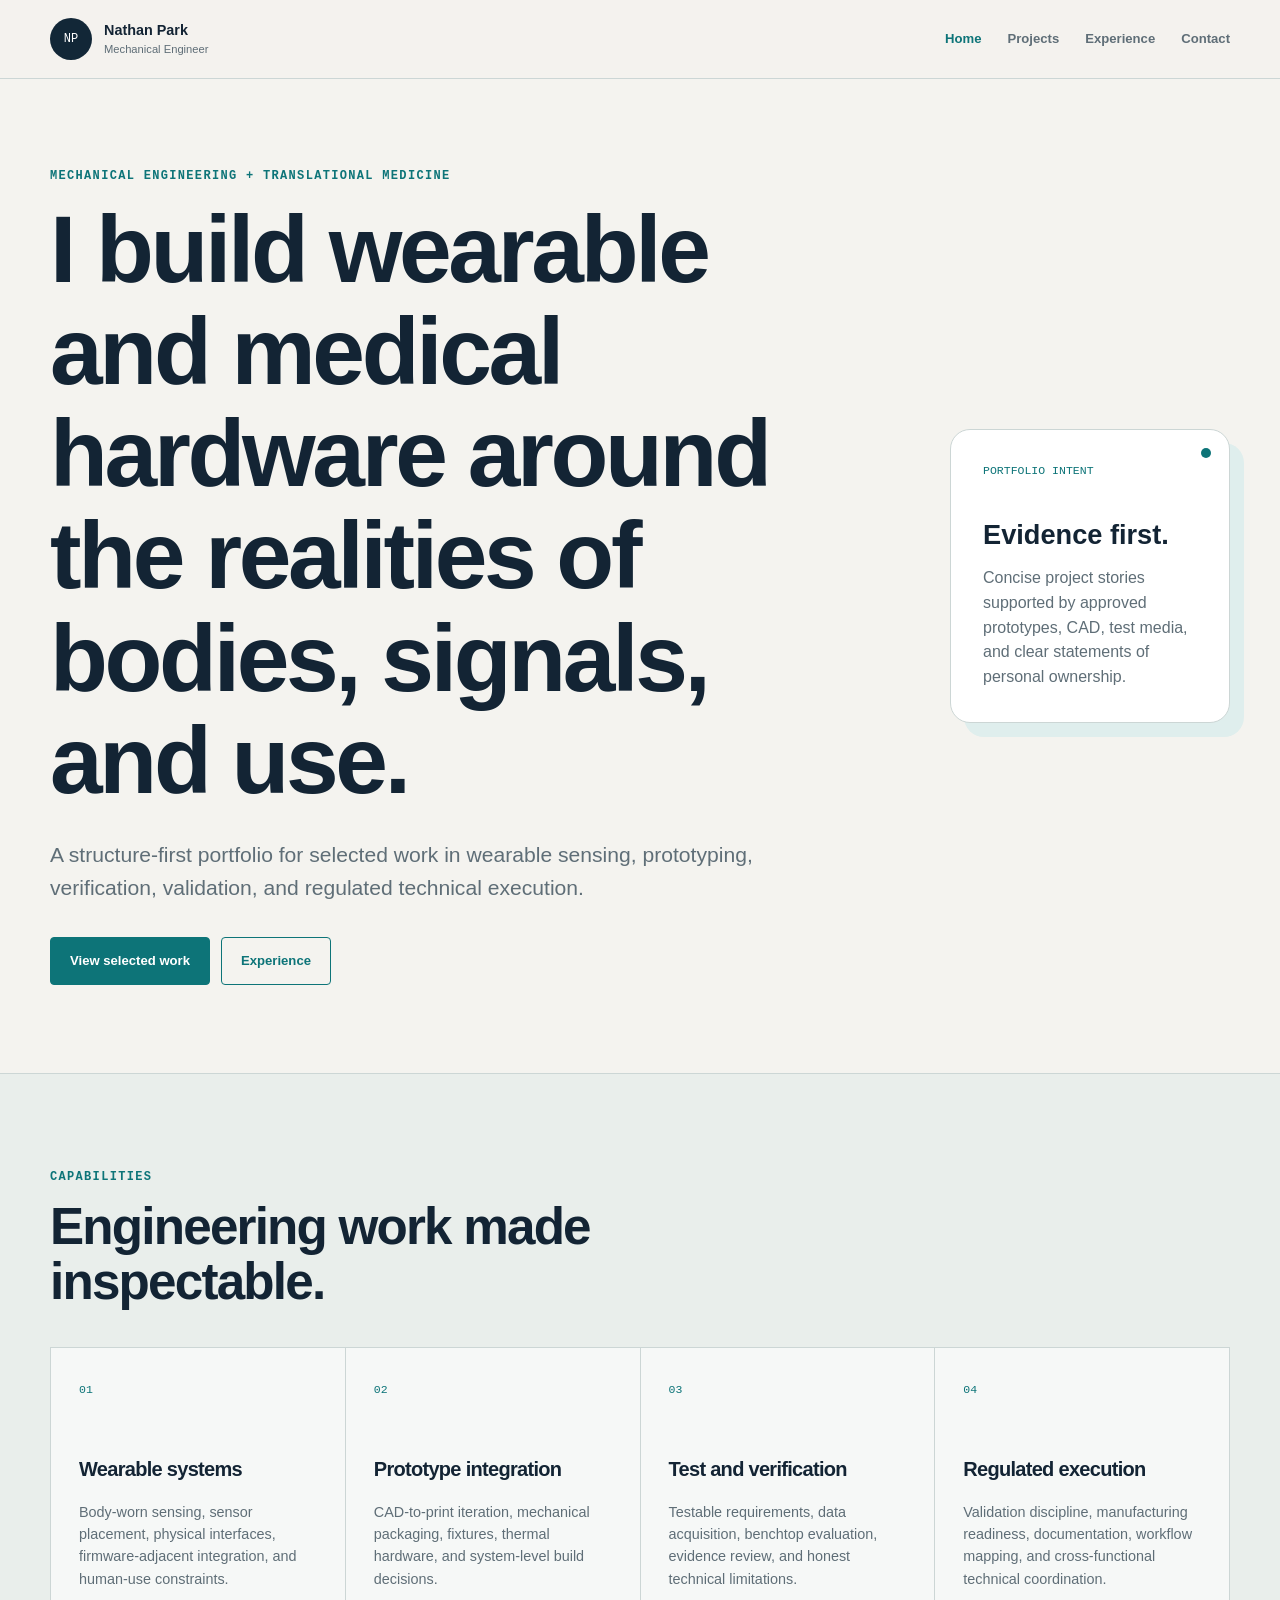
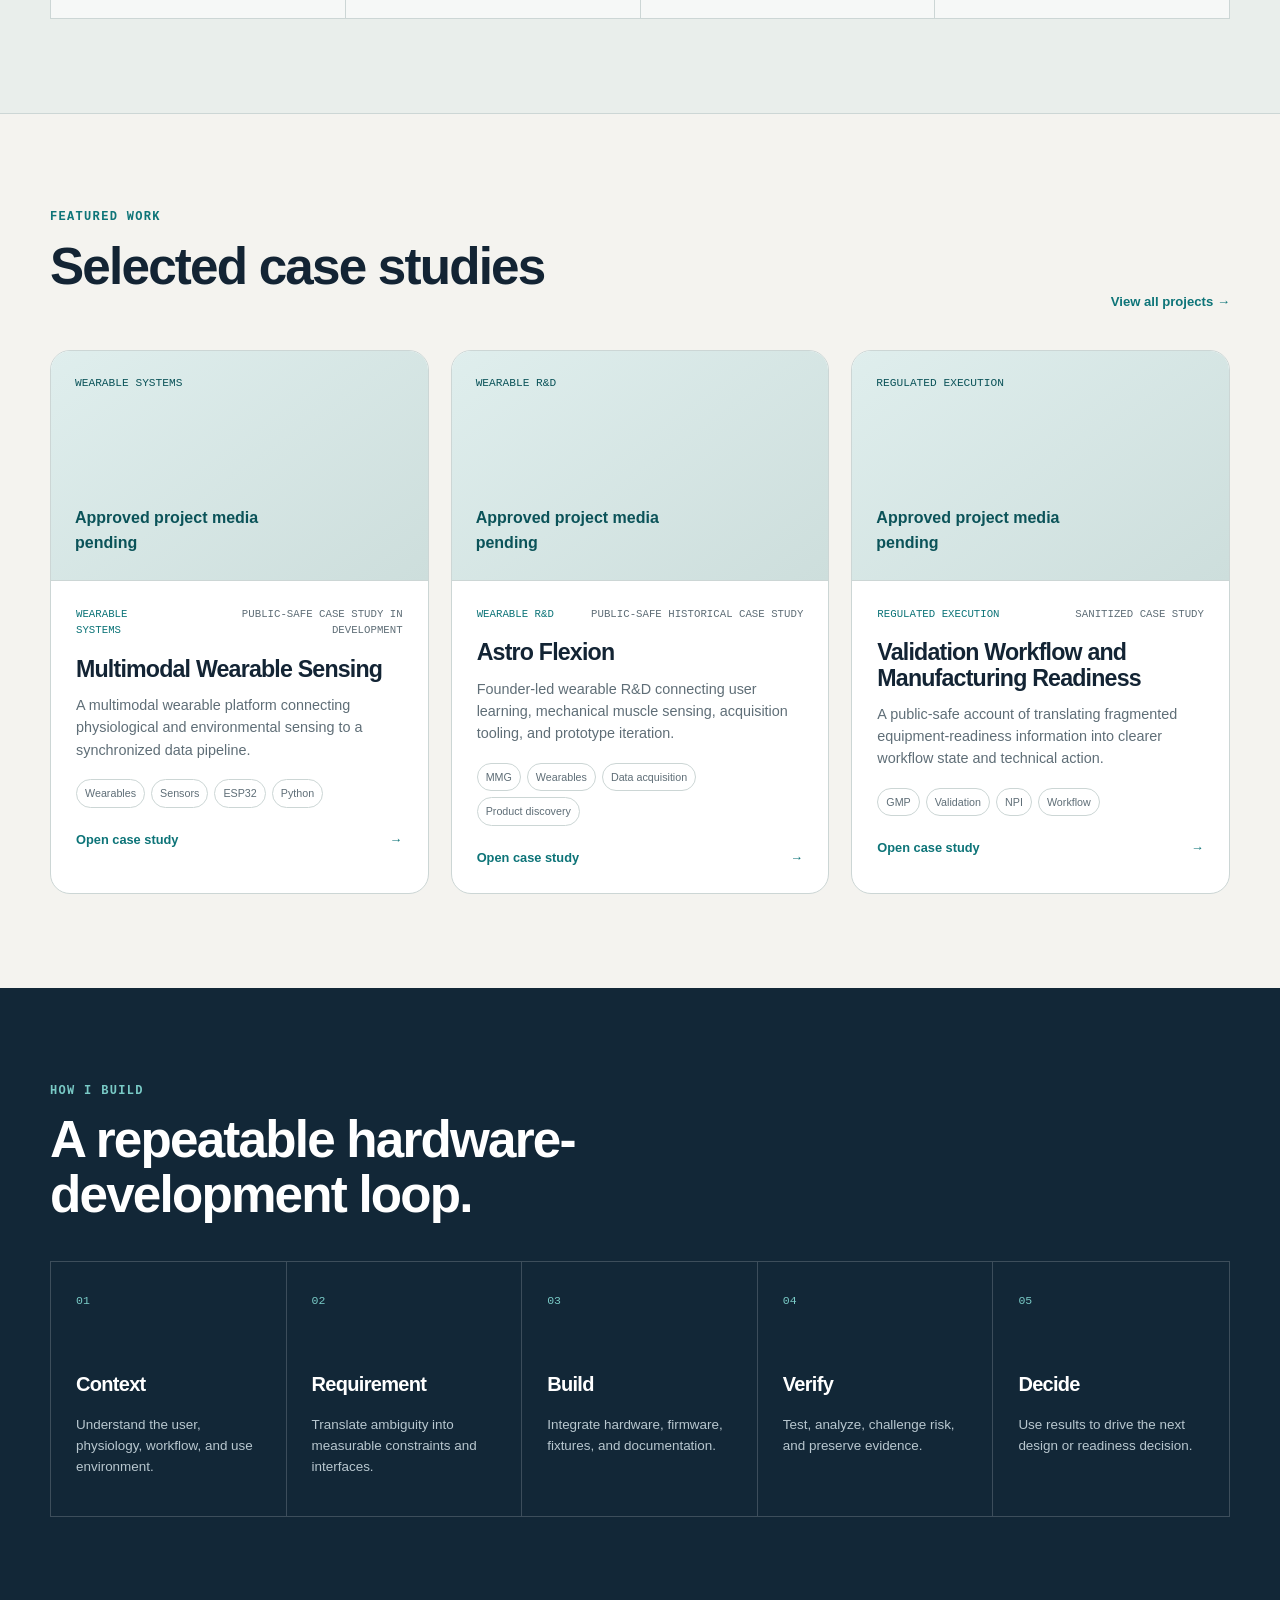
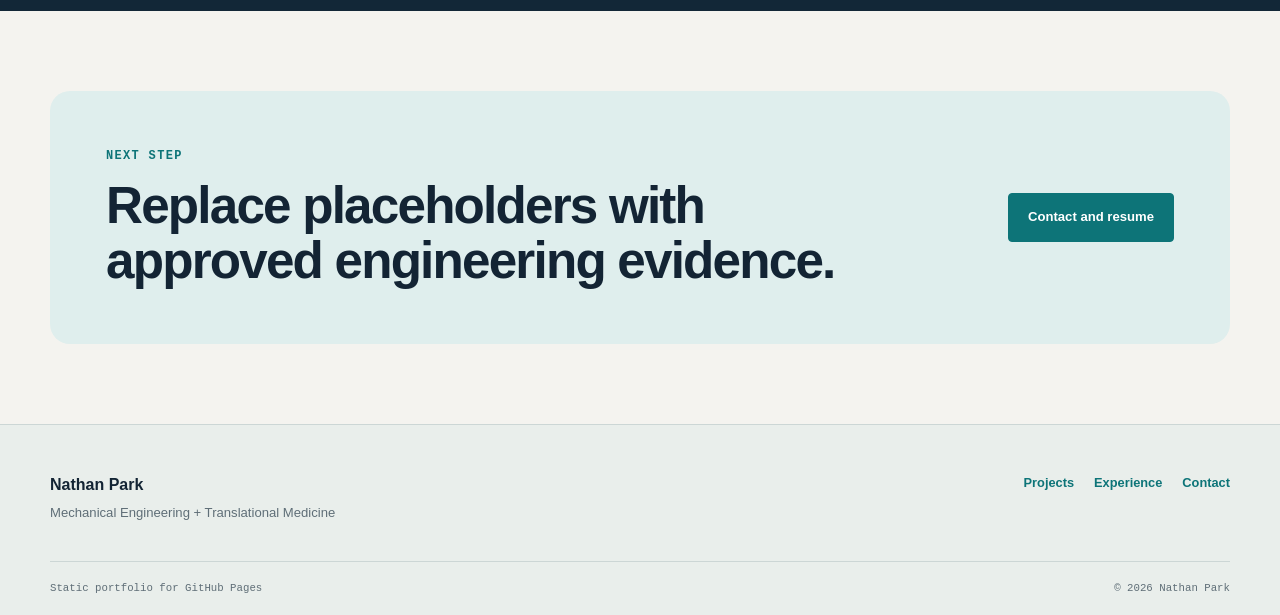
==== index.html @ 2b2e2d0b "Build structure-first engineering portfolio" ====
<!doctype html>
<html lang="en">
<head>
  <meta charset="utf-8">
  <meta name="viewport" content="width=device-width, initial-scale=1">
  <meta name="description" content="Nathan Park mechanical engineering portfolio structure for wearable and medical hardware work.">
  <title>Nathan Park | Mechanical Engineering Portfolio</title>
  <link rel="stylesheet" href="assets/css/styles.css">
</head>
<body>
  <header class="site-header" data-site-header></header>
  <main>
    <section class="shell hero">
      <div data-home-intro></div>
      <aside class="hero-note">
        <span>Portfolio intent</span>
        <strong>Evidence first.</strong>
        <p>Concise project stories supported by approved prototypes, CAD, test media, and clear statements of personal ownership.</p>
      </aside>
    </section>

    <section class="section section-tinted">
      <div class="shell">
        <div class="section-heading"><p class="eyebrow">Capabilities</p><h2>Engineering work made inspectable.</h2></div>
        <div class="capability-grid" data-capabilities></div>
      </div>
    </section>

    <section class="shell section">
      <div class="section-heading split"><div><p class="eyebrow">Featured work</p><h2>Selected case studies</h2></div><a class="text-link" href="projects.html">View all projects →</a></div>
      <div class="project-grid" data-featured-projects></div>
    </section>

    <section class="section dark-section">
      <div class="shell">
        <div class="section-heading"><p class="eyebrow">How I build</p><h2>A repeatable hardware-development loop.</h2></div>
        <div class="loop-grid" data-build-loop></div>
      </div>
    </section>

    <section class="shell closing-cta">
      <div><p class="eyebrow">Next step</p><h2>Replace placeholders with approved engineering evidence.</h2></div>
      <a class="button primary" href="contact.html">Contact and resume</a>
    </section>
  </main>
  <footer class="site-footer" data-site-footer></footer>
  <script type="module" src="assets/js/home.js"></script>
</body>
</html>
---- assets/css/styles.css ----
:root {
  --paper: #f4f3ef;
  --surface: #ffffff;
  --ink: #132434;
  --muted: #5f6e77;
  --teal: #0d7478;
  --teal-dark: #0b5359;
  --teal-soft: #dfeeed;
  --amber: #b9782f;
  --line: #ccd6d5;
  --dark: #122737;
  --shell: 1180px;
  --radius: 20px;
}

* { box-sizing: border-box; }
html { scroll-behavior: smooth; }
body { margin: 0; background: var(--paper); color: var(--ink); font-family: Inter, Aptos, "Segoe UI", Arial, sans-serif; line-height: 1.55; }
img, video { display: block; width: 100%; }
a { color: inherit; }
h1, h2, h3, p { margin-top: 0; }
h1, h2, h3 { line-height: 1.08; letter-spacing: -.035em; }
h1 { max-width: 980px; margin-bottom: 28px; font-size: clamp(3rem, 7.4vw, 6.4rem); }
h2 { margin-bottom: 18px; font-size: clamp(2rem, 4vw, 3.7rem); }
h3 { font-size: 1.25rem; }
.shell { width: min(var(--shell), calc(100% - 44px)); margin-inline: auto; }
.section { padding-block: 94px; }
.section-tinted { background: #e9eeeb; border-block: 1px solid var(--line); }
.eyebrow { margin-bottom: 12px; color: var(--teal); font-family: Consolas, "Courier New", monospace; font-size: .75rem; font-weight: 700; letter-spacing: .11em; text-transform: uppercase; }
.lede { max-width: 790px; color: var(--muted); font-size: clamp(1.08rem, 2vw, 1.32rem); }

.site-header { position: relative; z-index: 20; border-bottom: 1px solid var(--line); background: rgba(244,243,239,.96); }
.nav-shell { min-height: 78px; display: flex; align-items: center; justify-content: space-between; gap: 28px; }
.brand { display: flex; align-items: center; gap: 12px; text-decoration: none; }
.brand-mark { width: 42px; height: 42px; display: grid; place-items: center; border-radius: 50%; background: var(--dark); color: white; font-family: Consolas, monospace; font-size: .75rem; }
.brand > span:last-child { display: grid; }
.brand strong { font-size: .9rem; }
.brand small { color: var(--muted); font-size: .7rem; }
.site-nav { display: flex; align-items: center; gap: 26px; }
.site-nav a { padding-block: 8px; color: var(--muted); font-size: .82rem; font-weight: 700; text-decoration: none; }
.site-nav a:hover, .site-nav a[aria-current="page"] { color: var(--teal); }
.nav-toggle { display: none; border: 1px solid var(--line); background: var(--surface); color: var(--ink); padding: 9px 14px; }

.hero { min-height: calc(100vh - 78px); padding-block: 88px; display: grid; grid-template-columns: minmax(0, 1.5fr) minmax(280px, .5fr); align-items: center; gap: 80px; }
.hero-note { position: relative; padding: 32px; border: 1px solid var(--line); border-radius: var(--radius); background: var(--surface); box-shadow: 14px 14px 0 var(--teal-soft); }
.hero-note::before { content: ""; position: absolute; width: 10px; height: 10px; top: 18px; right: 18px; border-radius: 50%; background: var(--teal); }
.hero-note span { display: block; margin-bottom: 34px; color: var(--teal); font-family: Consolas, monospace; font-size: .72rem; text-transform: uppercase; }
.hero-note strong { display: block; margin-bottom: 10px; font-size: 1.7rem; }
.hero-note p { margin: 0; color: var(--muted); }
.button-row { margin-top: 32px; display: flex; flex-wrap: wrap; gap: 11px; }
.button { display: inline-block; padding: 13px 19px; border: 1px solid var(--teal); border-radius: 4px; font-size: .82rem; font-weight: 800; text-decoration: none; }
.button.primary { background: var(--teal); color: white; }
.button.secondary { color: var(--teal); }
.text-link { color: var(--teal); font-size: .82rem; font-weight: 800; text-decoration: none; }

.section-heading { max-width: 820px; margin-bottom: 38px; }
.section-heading.split { max-width: none; display: flex; justify-content: space-between; align-items: end; gap: 30px; }
.capability-grid { display: grid; grid-template-columns: repeat(4, 1fr); border-top: 1px solid var(--line); border-left: 1px solid var(--line); }
.capability-card { min-height: 240px; padding: 28px; border-right: 1px solid var(--line); border-bottom: 1px solid var(--line); background: rgba(255,255,255,.62); }
.capability-card > span, .loop-step > span, .decision-grid article > span, .process-grid article > span { color: var(--teal); font-family: Consolas, monospace; font-size: .72rem; }
.capability-card h3 { margin-top: 58px; }
.capability-card p { margin-bottom: 0; color: var(--muted); font-size: .9rem; }

.project-grid { display: grid; grid-template-columns: repeat(3, 1fr); gap: 22px; }
.project-grid.compact { grid-template-columns: repeat(2, minmax(0, 1fr)); }
.project-card { overflow: hidden; display: grid; grid-template-rows: 230px 1fr; border: 1px solid var(--line); border-radius: var(--radius); background: var(--surface); text-decoration: none; transition: transform .18s ease, box-shadow .18s ease; }
.project-card:hover { transform: translateY(-4px); box-shadow: 0 18px 38px rgba(19,36,52,.09); }
.project-card-media { overflow: hidden; border-bottom: 1px solid var(--line); background: var(--teal-soft); }
.project-card-media img, .project-card-media video { height: 100%; object-fit: cover; }
.project-card-copy { padding: 25px; }
.card-kicker { display: flex; justify-content: space-between; gap: 16px; margin-bottom: 18px; color: var(--teal); font-family: Consolas, monospace; font-size: .67rem; text-transform: uppercase; }
.card-kicker span:last-child { color: var(--muted); text-align: right; }
.project-card h3 { margin-bottom: 12px; font-size: 1.45rem; }
.project-card p { color: var(--muted); font-size: .9rem; }
.open-link { display: block; margin-top: 22px; color: var(--teal); font-size: .8rem; font-weight: 800; }
.open-link b { float: right; }
.tag-list { padding: 0; margin: 18px 0 0; display: flex; flex-wrap: wrap; gap: 6px; list-style: none; }
.tag-list li { padding: 5px 8px; border: 1px solid var(--line); border-radius: 999px; color: var(--muted); font-size: .67rem; }
.tag-list.large li { padding: 7px 10px; background: var(--surface); }
.media-placeholder { height: 100%; min-height: 210px; padding: 24px; display: flex; flex-direction: column; justify-content: space-between; background: linear-gradient(145deg, var(--teal-soft), #cddedc); color: var(--teal-dark); }
.media-placeholder span { font-family: Consolas, monospace; font-size: .7rem; text-transform: uppercase; }
.media-placeholder strong { max-width: 210px; font-size: 1rem; }

.dark-section { background: var(--dark); color: white; }
.dark-section .eyebrow { color: #79cac6; }
.loop-grid { display: grid; grid-template-columns: repeat(5, 1fr); border: 1px solid rgba(255,255,255,.18); }
.loop-step { min-height: 230px; padding: 25px; border-right: 1px solid rgba(255,255,255,.18); }
.loop-step:last-child { border-right: 0; }
.loop-step > span { color: #79cac6; }
.loop-step h3 { margin-top: 62px; }
.loop-step p { color: #b8c7cf; font-size: .84rem; }
.closing-cta { margin-block: 80px; padding: 56px; display: flex; align-items: center; justify-content: space-between; gap: 40px; border-radius: var(--radius); background: var(--teal-soft); }
.closing-cta h2 { max-width: 780px; margin: 0; font-size: clamp(2rem, 4vw, 3.2rem); }

.page-intro { padding-block: 100px 76px; border-bottom: 1px solid var(--line); }
.page-intro h1 { font-size: clamp(3rem, 6vw, 5.5rem); }
.page-intro > p:last-child { max-width: 760px; color: var(--muted); font-size: 1.1rem; }
.archive-list { border-top: 1px solid var(--line); }
.archive-row { padding: 23px 6px; display: grid; grid-template-columns: 170px 1fr 1fr 30px; align-items: center; gap: 22px; border-bottom: 1px solid var(--line); text-decoration: none; }
.archive-row span { color: var(--teal); font-family: Consolas, monospace; font-size: .72rem; text-transform: uppercase; }
.archive-row em { color: var(--muted); font-size: .82rem; font-style: normal; }
.archive-row b { color: var(--teal); }

.timeline-section { display: grid; grid-template-columns: 310px 1fr; gap: 80px; }
.timeline .timeline-placeholder { color: var(--muted); }
.timeline > article { padding: 28px 0; display: grid; grid-template-columns: 140px 1fr; gap: 35px; border-top: 1px solid var(--line); }
.timeline > article > span { color: var(--muted); font-family: Consolas, monospace; font-size: .75rem; }
.timeline h3 { margin-bottom: 8px; }
.timeline article p:last-child { color: var(--muted); }
.education-grid { display: grid; grid-template-columns: 1fr 1fr; gap: 20px; }
.education-grid article { padding: 32px; border: 1px solid var(--line); border-radius: var(--radius); background: var(--surface); }
.education-grid span { color: var(--teal); font-family: Consolas, monospace; font-size: .72rem; text-transform: uppercase; }
.education-grid h3 { margin-top: 30px; font-size: 1.5rem; }
.education-grid p { color: var(--muted); }
.contact-layout { min-height: calc(100vh - 78px); padding-block: 90px; display: grid; grid-template-columns: 1fr 390px; align-items: center; gap: 90px; }
.contact-card { padding: 34px; display: grid; border: 1px solid var(--line); border-radius: var(--radius); background: var(--surface); box-shadow: 14px 14px 0 var(--teal-soft); }
.contact-card a { padding: 15px 0; border-bottom: 1px solid var(--line); color: var(--muted); font-weight: 700; }
.contact-card a[aria-disabled="true"] { opacity: .62; }
.contact-card > p:last-child { margin: 22px 0 0; color: var(--muted); font-size: .8rem; }

.breadcrumb { display: inline-block; margin-bottom: 40px; color: var(--teal); font-size: .8rem; font-weight: 800; text-decoration: none; }
.project-hero { padding-block: 62px 78px; border-bottom: 1px solid var(--line); }
.project-hero-grid { display: grid; grid-template-columns: minmax(0, 1.05fr) minmax(360px, .75fr); gap: 70px; align-items: start; }
.project-hero h1 { font-size: clamp(3rem, 6vw, 5.6rem); }
.project-summary { max-width: 760px; color: var(--muted); font-size: 1.2rem; }
.hero-media { height: 340px; overflow: hidden; border: 1px solid var(--line); border-radius: var(--radius); background: var(--teal-soft); }
.hero-media > * { height: 100%; }
.project-facts { margin: 16px 0 0; border-top: 1px solid var(--line); }
.project-facts div { padding: 11px 0; display: grid; grid-template-columns: 90px 1fr; gap: 16px; border-bottom: 1px solid var(--line); }
.project-facts dt { color: var(--teal); font-family: Consolas, monospace; font-size: .68rem; text-transform: uppercase; }
.project-facts dd { margin: 0; color: var(--muted); font-size: .82rem; }
.disclosure-banner { margin-top: 28px; padding: 18px 20px; display: grid; gap: 4px; border-left: 4px solid var(--amber); background: #f2e7d8; }
.disclosure-banner strong { color: #84511c; }
.disclosure-banner span { color: #785d40; font-size: .84rem; }
.case-layout { display: grid; grid-template-columns: minmax(0, 1fr) 250px; gap: 70px; align-items: start; }
.case-section { padding-block: 72px; display: grid; grid-template-columns: 210px minmax(0, 1fr); gap: 48px; border-bottom: 1px solid var(--line); }
.case-section-label { display: flex; gap: 14px; align-items: baseline; }
.case-section-label span { color: var(--teal); font-family: Consolas, monospace; font-size: .72rem; }
.case-section-label h2 { margin: 0; font-size: 1.3rem; }
.case-section-body > p { max-width: 720px; color: var(--muted); font-size: 1rem; }
.ownership-list { padding: 0; margin: 0; list-style: none; }
.ownership-list li { padding: 14px 0; border-top: 1px solid var(--line); font-weight: 700; }
.process-grid, .decision-grid { display: grid; grid-template-columns: repeat(2, 1fr); gap: 12px; }
.process-grid article, .decision-grid article { padding: 22px; border: 1px solid var(--line); border-radius: 14px; background: var(--surface); }
.process-grid h3, .decision-grid h3 { margin: 28px 0 9px; }
.process-grid p, .decision-grid p { margin-bottom: 0; color: var(--muted); font-size: .86rem; }
.case-sidebar { position: sticky; top: 24px; padding-top: 72px; }
.case-sidebar > div { padding: 20px 0; border-top: 1px solid var(--line); }
.case-sidebar ul { padding: 0; margin: 0; list-style: none; color: var(--muted); font-size: .82rem; }
.case-sidebar li { padding: 5px 0; }
.case-sidebar div > p:last-child { color: var(--muted); font-size: .82rem; }
.evidence-empty { min-height: 240px; padding: 30px; display: grid; align-content: end; border: 1px dashed #93abaa; border-radius: 14px; background: var(--teal-soft); }
.evidence-empty p { max-width: 540px; margin: 8px 0 0; color: var(--muted); }
.evidence-grid { display: grid; grid-template-columns: repeat(2, 1fr); gap: 14px; }
.evidence-grid figure { margin: 0; overflow: hidden; border: 1px solid var(--line); border-radius: 14px; background: var(--surface); }
.evidence-media { height: 240px; }
.evidence-media > * { height: 100%; object-fit: cover; }
.evidence-grid figcaption { padding: 13px; color: var(--muted); font-size: .75rem; }
.evidence-grid figcaption span { padding-right: 10px; color: var(--teal); font-family: Consolas, monospace; }
.outcome-grid { display: grid; grid-template-columns: 1fr 1fr; gap: 14px; }
.outcome-grid article { padding: 24px; border-radius: 14px; background: var(--surface); }
.outcome-grid p { color: var(--muted); }
.related { padding-block: 80px; }

.site-footer { padding-top: 48px; border-top: 1px solid var(--line); background: #e9eeeb; }
.footer-grid { padding-bottom: 38px; display: grid; grid-template-columns: 1fr 1fr; gap: 60px; }
.footer-grid p { margin: 5px 0 0; color: var(--muted); font-size: .82rem; }
.footer-links { display: flex; flex-wrap: wrap; justify-content: end; gap: 20px; }
.footer-links a { color: var(--teal); font-size: .8rem; font-weight: 700; text-decoration: none; }
.footer-meta { padding-block: 18px; display: flex; justify-content: space-between; border-top: 1px solid var(--line); color: var(--muted); font-family: Consolas, monospace; font-size: .67rem; }

@media (max-width: 960px) {
  .hero, .project-hero-grid, .contact-layout { grid-template-columns: 1fr; }
  .hero { min-height: auto; }
  .hero-note { max-width: 520px; }
  .capability-grid { grid-template-columns: repeat(2, 1fr); }
  .project-grid { grid-template-columns: repeat(2, 1fr); }
  .loop-grid { grid-template-columns: 1fr; }
  .loop-step { min-height: auto; border-right: 0; border-bottom: 1px solid rgba(255,255,255,.18); }
  .loop-step h3 { margin-top: 24px; }
  .timeline-section { grid-template-columns: 1fr; gap: 20px; }
  .case-layout { grid-template-columns: 1fr; }
  .case-sidebar { position: static; padding: 0 0 60px; display: grid; grid-template-columns: 1fr 1fr; gap: 30px; }
}

@media (max-width: 720px) {
  .nav-toggle { display: block; }
  .site-nav { display: none; position: absolute; top: 78px; left: 22px; right: 22px; padding: 18px; flex-direction: column; align-items: stretch; border: 1px solid var(--line); background: var(--surface); box-shadow: 10px 10px 0 var(--teal-soft); }
  .site-nav.open { display: flex; }
  .section { padding-block: 66px; }
  .section-heading.split, .closing-cta { align-items: start; flex-direction: column; }
  .project-grid, .project-grid.compact, .education-grid { grid-template-columns: 1fr; }
  .archive-row { grid-template-columns: 1fr 24px; }
  .archive-row span, .archive-row em { grid-column: 1; }
  .archive-row b { grid-column: 2; grid-row: 1 / 4; }
  .case-section { grid-template-columns: 1fr; gap: 26px; }
  .process-grid, .decision-grid, .outcome-grid, .evidence-grid { grid-template-columns: 1fr; }
  .footer-grid { grid-template-columns: 1fr; }
  .footer-links { justify-content: start; }
}

@media (max-width: 520px) {
  .shell { width: min(var(--shell), calc(100% - 28px)); }
  h1 { font-size: 2.65rem; }
  .capability-grid { grid-template-columns: 1fr; }
  .capability-card { min-height: 200px; }
  .timeline > article { grid-template-columns: 1fr; gap: 8px; }
  .case-sidebar { grid-template-columns: 1fr; }
  .closing-cta { padding: 36px 24px; }
  .footer-meta { flex-direction: column; gap: 8px; }
}
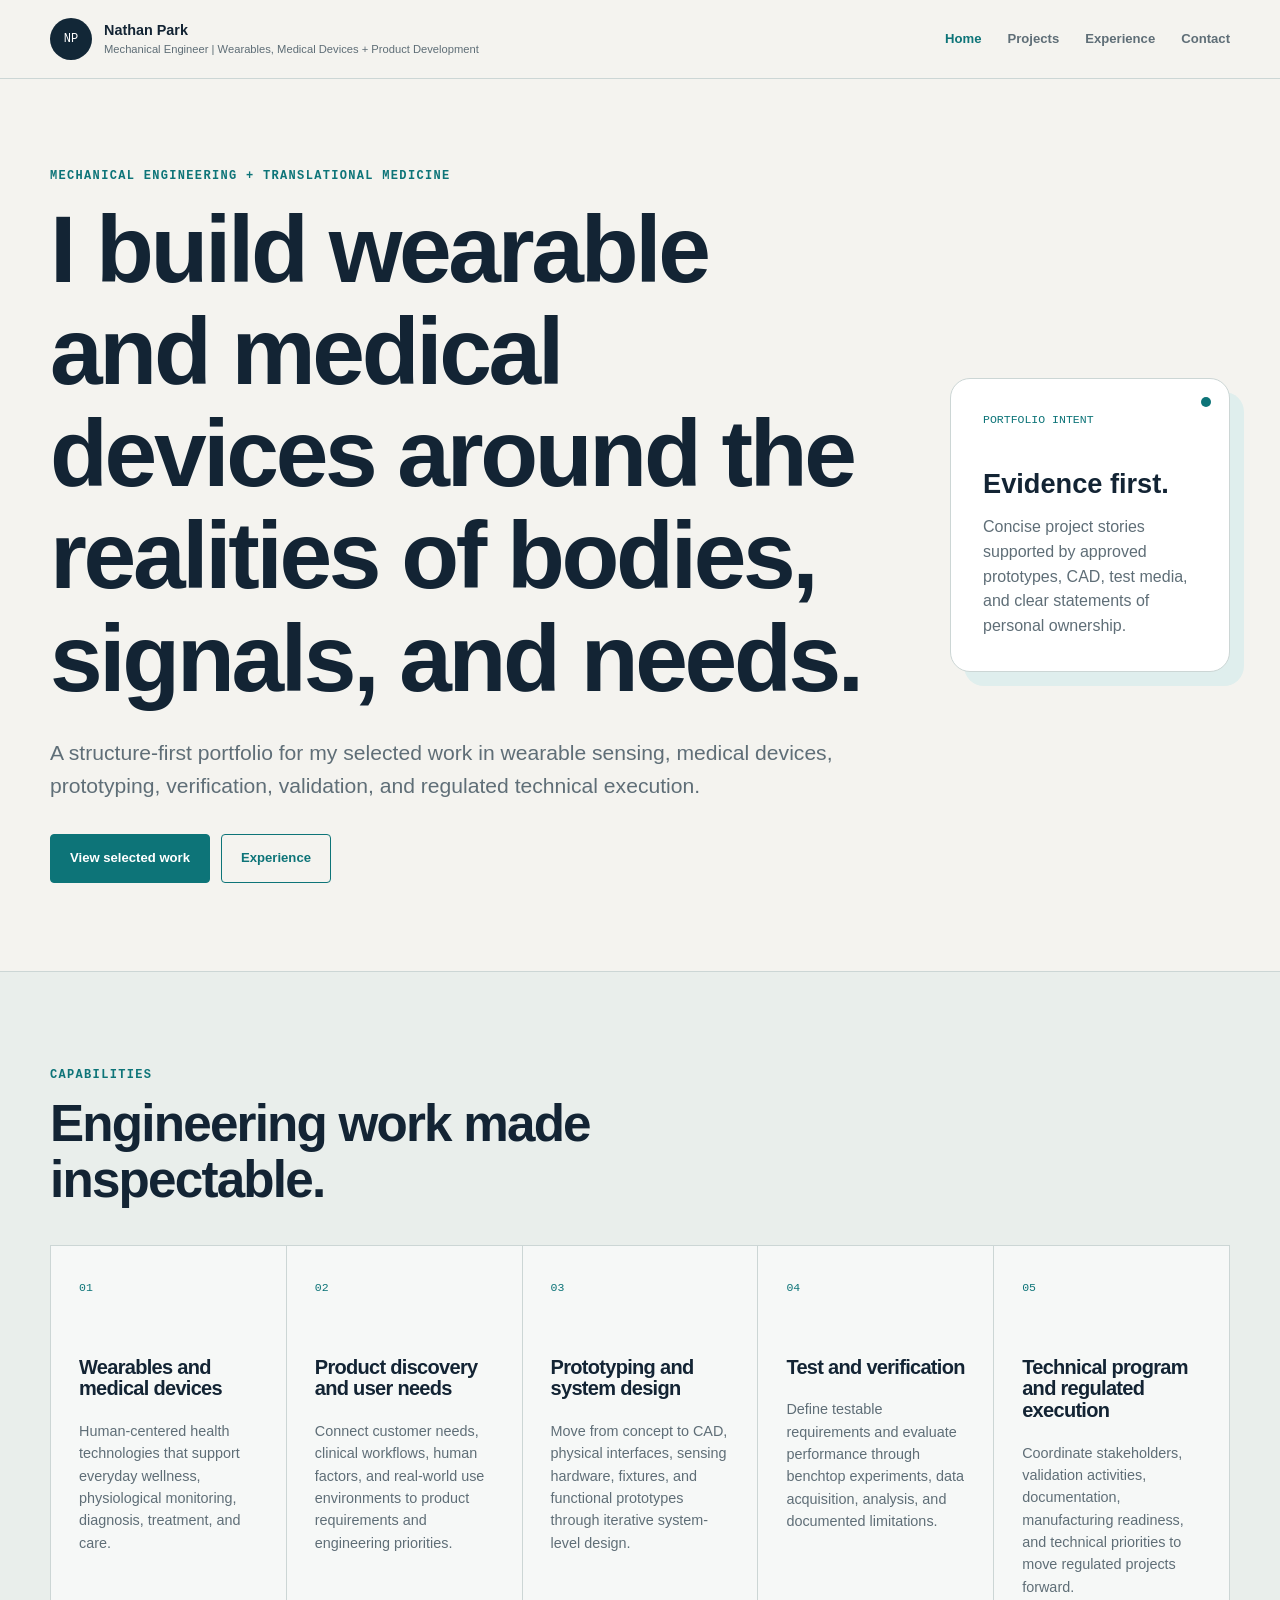
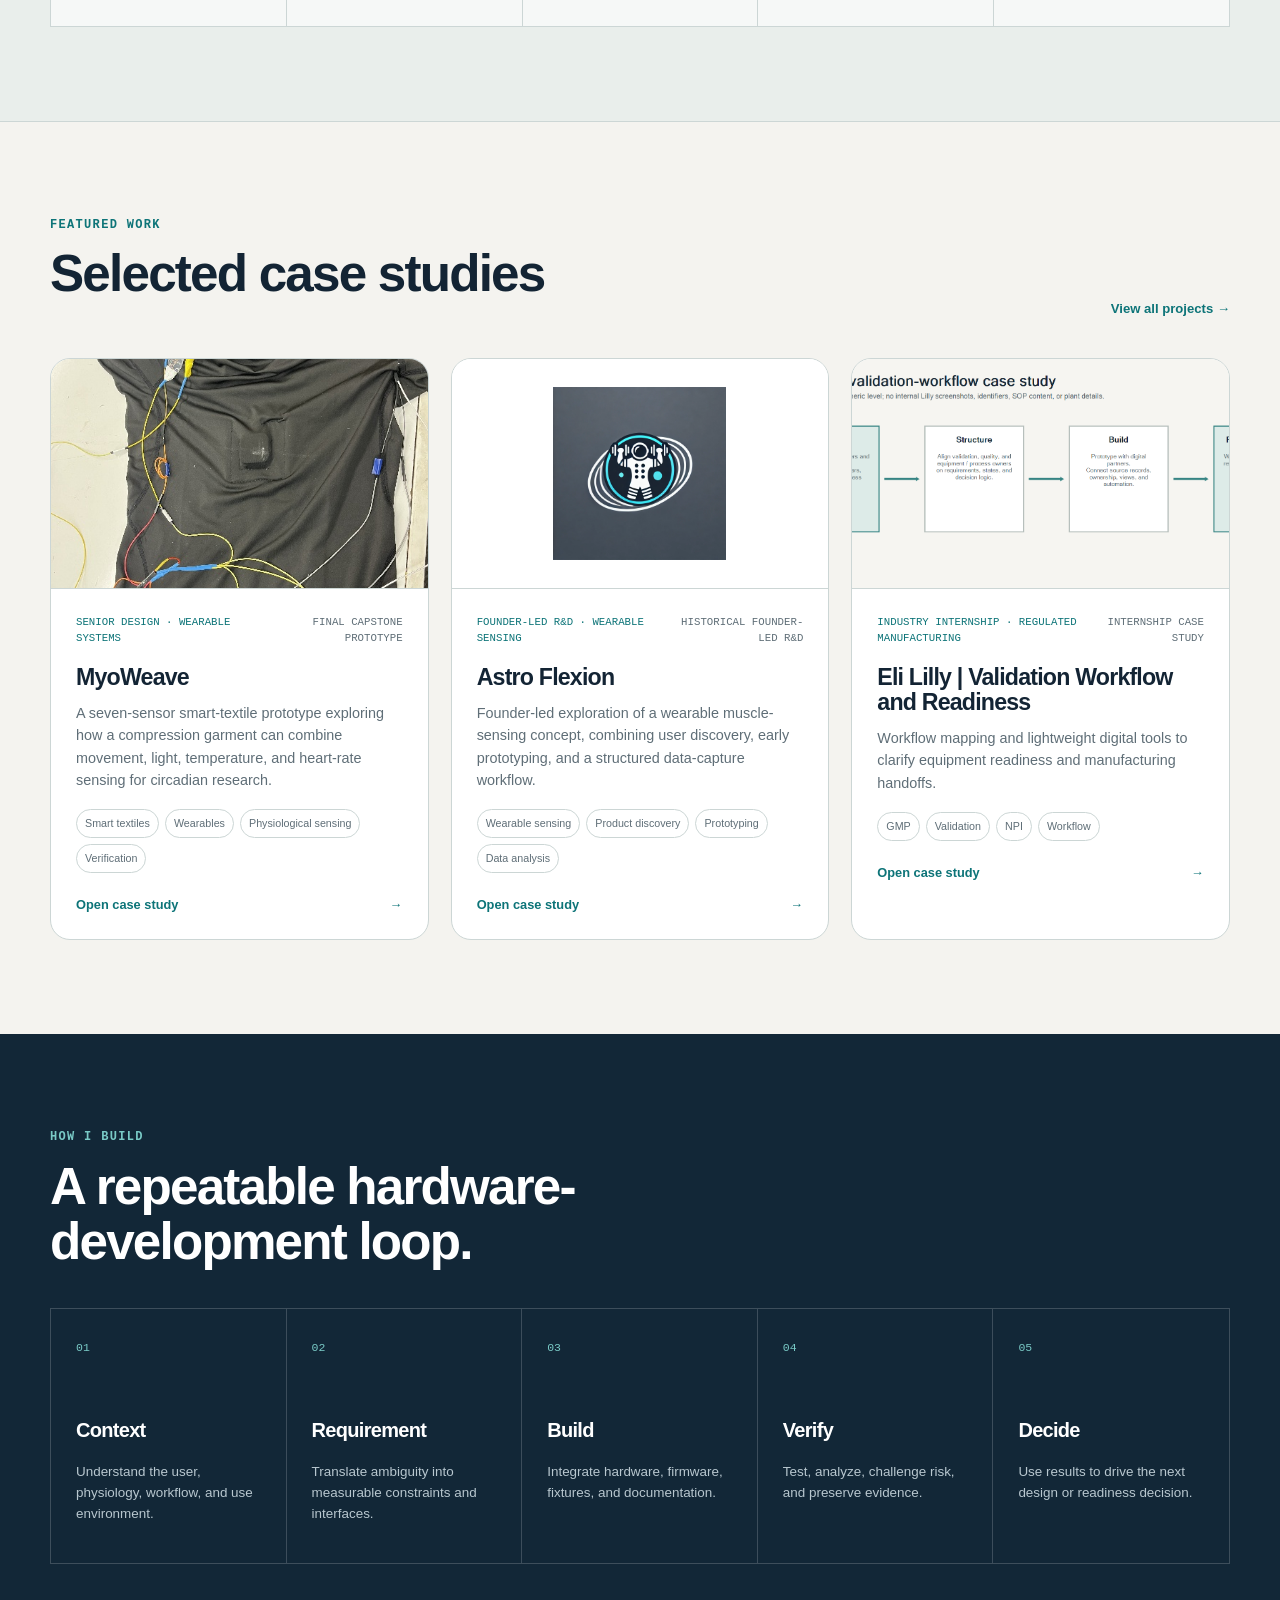
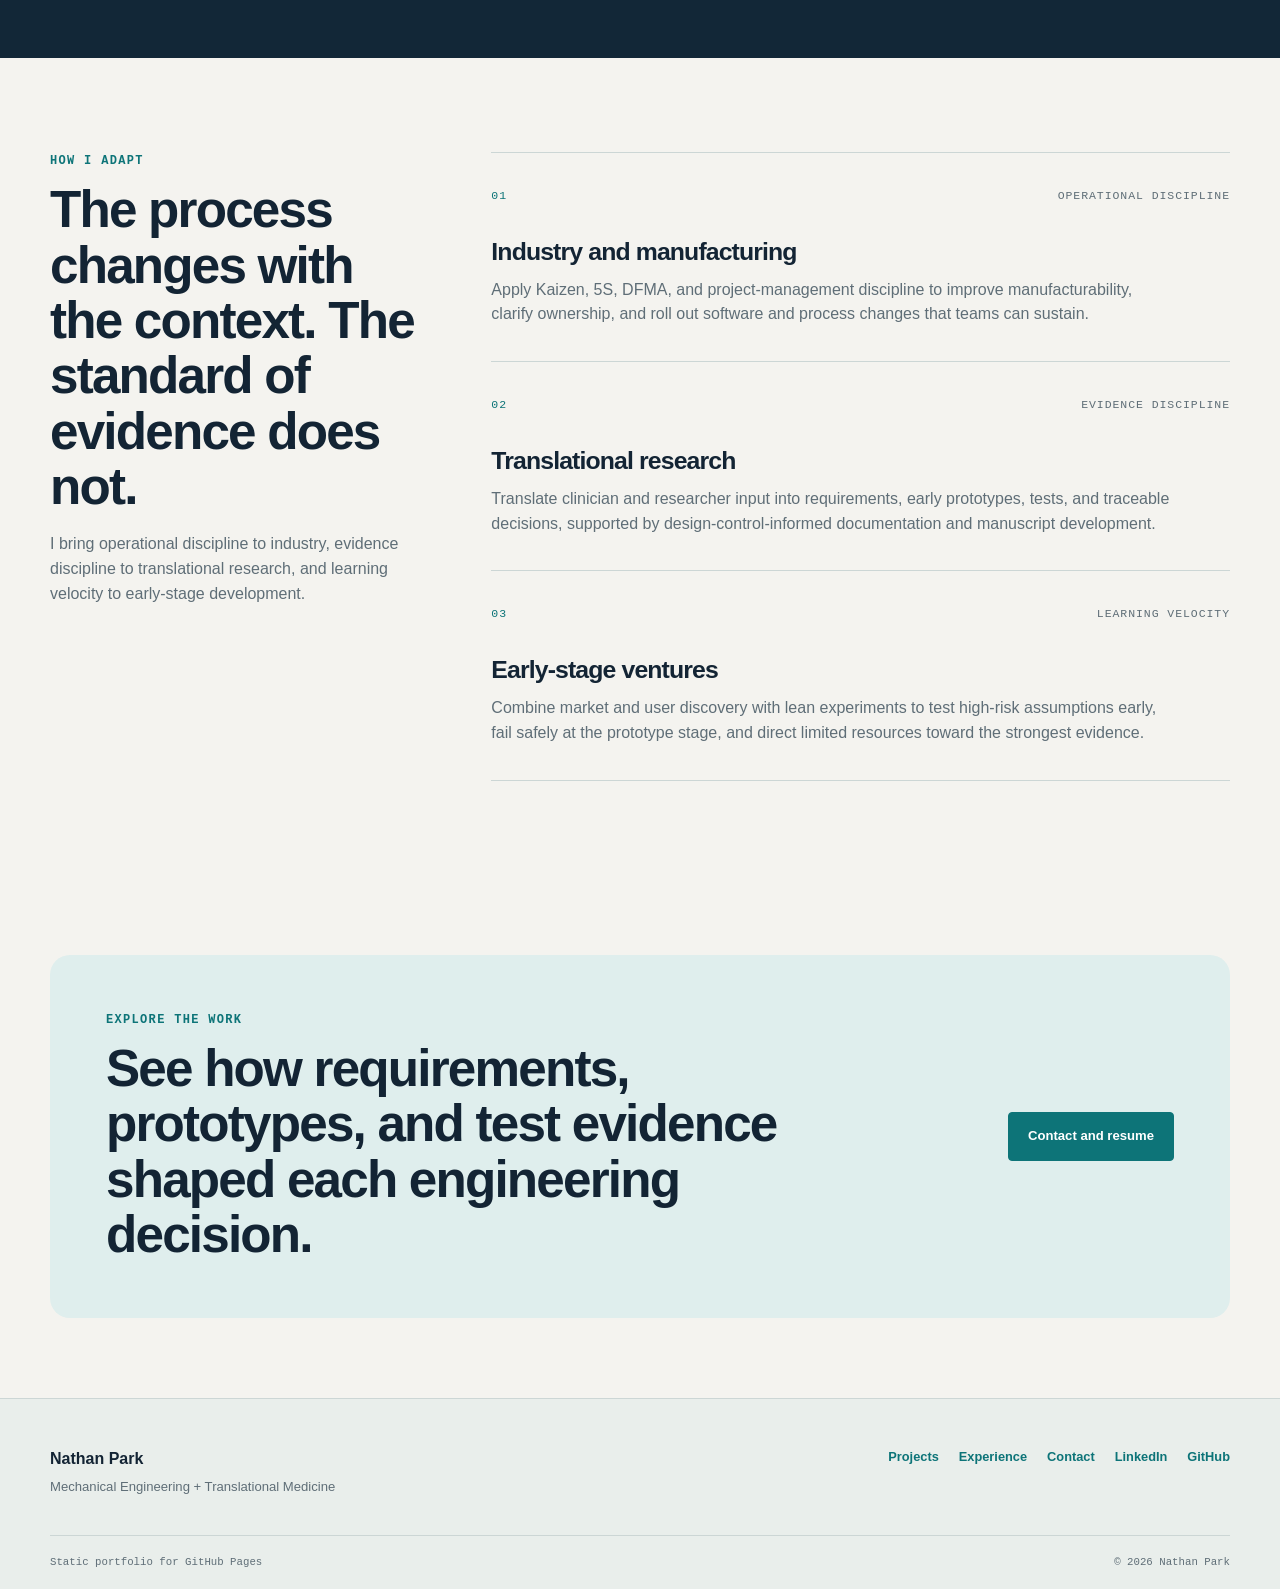
==== commit 868993f3: "Publish engineering portfolio case studies" ====
--- a/index.html
+++ b/index.html
@@ -38,8 +38,17 @@
       </div>
     </section>
 
+    <section class="shell section work-modes-section">
+      <div class="section-heading work-modes-heading">
+        <p class="eyebrow">How I adapt</p>
+        <h2>The process changes with the context. The standard of evidence does not.</h2>
+        <p>I bring operational discipline to industry, evidence discipline to translational research, and learning velocity to early-stage development.</p>
+      </div>
+      <div class="work-mode-grid" data-work-modes></div>
+    </section>
+
     <section class="shell closing-cta">
-      <div><p class="eyebrow">Next step</p><h2>Replace placeholders with approved engineering evidence.</h2></div>
+      <div><p class="eyebrow">Explore the work</p><h2>See how requirements, prototypes, and test evidence shaped each engineering decision.</h2></div>
       <a class="button primary" href="contact.html">Contact and resume</a>
     </section>
   </main>
@@ -47,4 +56,3 @@
   <script type="module" src="assets/js/home.js"></script>
 </body>
 </html>
-
--- a/assets/css/styles.css
+++ b/assets/css/styles.css
@@ -55,7 +55,7 @@
 
 .section-heading { max-width: 820px; margin-bottom: 38px; }
 .section-heading.split { max-width: none; display: flex; justify-content: space-between; align-items: end; gap: 30px; }
-.capability-grid { display: grid; grid-template-columns: repeat(4, 1fr); border-top: 1px solid var(--line); border-left: 1px solid var(--line); }
+.capability-grid { display: grid; grid-template-columns: repeat(5, minmax(0, 1fr)); border-top: 1px solid var(--line); border-left: 1px solid var(--line); }
 .capability-card { min-height: 240px; padding: 28px; border-right: 1px solid var(--line); border-bottom: 1px solid var(--line); background: rgba(255,255,255,.62); }
 .capability-card > span, .loop-step > span, .decision-grid article > span, .process-grid article > span { color: var(--teal); font-family: Consolas, monospace; font-size: .72rem; }
 .capability-card h3 { margin-top: 58px; }
@@ -89,6 +89,16 @@
 .loop-step > span { color: #79cac6; }
 .loop-step h3 { margin-top: 62px; }
 .loop-step p { color: #b8c7cf; font-size: .84rem; }
+
+.work-modes-section { display: grid; grid-template-columns: minmax(260px, .8fr) minmax(0, 1.6fr); gap: 72px; align-items: start; }
+.work-modes-heading { position: sticky; top: 112px; margin-bottom: 0; }
+.work-modes-heading > p:last-child { max-width: 560px; color: var(--muted); }
+.work-mode-grid { display: grid; border-top: 1px solid var(--line); }
+.work-mode-card { padding: 34px 0; border-bottom: 1px solid var(--line); }
+.work-mode-kicker { display: flex; justify-content: space-between; gap: 24px; color: var(--teal); font-family: Consolas, monospace; font-size: .72rem; letter-spacing: .08em; text-transform: uppercase; }
+.work-mode-kicker em { color: var(--muted); font-style: normal; }
+.work-mode-card h3 { margin: 34px 0 12px; font-size: 1.55rem; }
+.work-mode-card p { max-width: 680px; margin: 0; color: var(--muted); }
 .closing-cta { margin-block: 80px; padding: 56px; display: flex; align-items: center; justify-content: space-between; gap: 40px; border-radius: var(--radius); background: var(--teal-soft); }
 .closing-cta h2 { max-width: 780px; margin: 0; font-size: clamp(2rem, 4vw, 3.2rem); }
 
@@ -125,6 +135,8 @@
 .project-summary { max-width: 760px; color: var(--muted); font-size: 1.2rem; }
 .hero-media { height: 340px; overflow: hidden; border: 1px solid var(--line); border-radius: var(--radius); background: var(--teal-soft); }
 .hero-media > * { height: 100%; }
+.hero-media img, .hero-media video { object-fit: cover; }
+.media-contain { padding: 28px; object-fit: contain !important; background: var(--surface); }
 .project-facts { margin: 16px 0 0; border-top: 1px solid var(--line); }
 .project-facts div { padding: 11px 0; display: grid; grid-template-columns: 90px 1fr; gap: 16px; border-bottom: 1px solid var(--line); }
 .project-facts dt { color: var(--teal); font-family: Consolas, monospace; font-size: .68rem; text-transform: uppercase; }
@@ -132,18 +144,37 @@
 .disclosure-banner { margin-top: 28px; padding: 18px 20px; display: grid; gap: 4px; border-left: 4px solid var(--amber); background: #f2e7d8; }
 .disclosure-banner strong { color: #84511c; }
 .disclosure-banner span { color: #785d40; font-size: .84rem; }
+.review-banner { margin-top: 28px; padding: 18px 20px; display: grid; gap: 4px; border-left: 4px solid var(--teal); background: var(--teal-soft); }
+.review-banner strong { color: var(--teal-dark); }
+.review-banner span { color: var(--muted); font-size: .84rem; }
 .case-layout { display: grid; grid-template-columns: minmax(0, 1fr) 250px; gap: 70px; align-items: start; }
 .case-section { padding-block: 72px; display: grid; grid-template-columns: 210px minmax(0, 1fr); gap: 48px; border-bottom: 1px solid var(--line); }
 .case-section-label { display: flex; gap: 14px; align-items: baseline; }
 .case-section-label span { color: var(--teal); font-family: Consolas, monospace; font-size: .72rem; }
 .case-section-label h2 { margin: 0; font-size: 1.3rem; }
 .case-section-body > p { max-width: 720px; color: var(--muted); font-size: 1rem; }
+.case-lead { max-width: 780px !important; margin-bottom: 30px; color: var(--ink) !important; font-size: 1.18rem !important; line-height: 1.6; }
+.micro-heading { margin: 38px 0 14px; font-size: .78rem; color: var(--teal); font-family: Consolas, "Courier New", monospace; letter-spacing: .1em; text-transform: uppercase; }
 .ownership-list { padding: 0; margin: 0; list-style: none; }
 .ownership-list li { padding: 14px 0; border-top: 1px solid var(--line); font-weight: 700; }
+.role-grid { margin-bottom: 30px; display: grid; grid-template-columns: repeat(2, minmax(0, 1fr)); gap: 12px; }
+.role-grid article { padding: 22px; border: 1px solid var(--line); border-radius: 14px; background: var(--teal-soft); }
+.role-grid article:last-child:nth-child(odd) { grid-column: 1 / -1; }
+.role-grid span { color: var(--teal); font-family: Consolas, "Courier New", monospace; font-size: .68rem; font-weight: 700; letter-spacing: .08em; text-transform: uppercase; }
+.role-grid p { margin: 22px 0 0; font-weight: 700; }
+.requirement-list, .build-list, .next-step-list, .proof-list { padding: 0; margin: 0; list-style: none; counter-reset: project-list; }
+.requirement-list li, .build-list li, .next-step-list li, .proof-list li { position: relative; padding: 15px 12px 15px 44px; border-top: 1px solid var(--line); color: var(--muted); }
+.requirement-list li::before, .build-list li::before, .next-step-list li::before, .proof-list li::before { counter-increment: project-list; content: counter(project-list, decimal-leading-zero); position: absolute; left: 4px; color: var(--teal); font-family: Consolas, monospace; font-size: .68rem; }
+.proof-list li { color: var(--ink); font-weight: 700; }
 .process-grid, .decision-grid { display: grid; grid-template-columns: repeat(2, 1fr); gap: 12px; }
 .process-grid article, .decision-grid article { padding: 22px; border: 1px solid var(--line); border-radius: 14px; background: var(--surface); }
 .process-grid h3, .decision-grid h3 { margin: 28px 0 9px; }
 .process-grid p, .decision-grid p { margin-bottom: 0; color: var(--muted); font-size: .86rem; }
+.metric-grid { margin-top: 28px; display: grid; grid-template-columns: repeat(2, minmax(0, 1fr)); gap: 12px; }
+.metric-grid article { min-height: 190px; padding: 24px; display: flex; flex-direction: column; border-radius: 14px; background: var(--dark); color: white; }
+.metric-grid strong { font-size: 2.55rem; line-height: 1; letter-spacing: -.05em; }
+.metric-grid span { margin-top: 12px; color: #79cac6; font-family: Consolas, monospace; font-size: .7rem; letter-spacing: .08em; text-transform: uppercase; }
+.metric-grid p { margin: auto 0 0; color: #c6d2d9; font-size: .8rem; }
 .case-sidebar { position: sticky; top: 24px; padding-top: 72px; }
 .case-sidebar > div { padding: 20px 0; border-top: 1px solid var(--line); }
 .case-sidebar ul { padding: 0; margin: 0; list-style: none; color: var(--muted); font-size: .82rem; }
@@ -160,6 +191,10 @@
 .outcome-grid { display: grid; grid-template-columns: 1fr 1fr; gap: 14px; }
 .outcome-grid article { padding: 24px; border-radius: 14px; background: var(--surface); }
 .outcome-grid p { color: var(--muted); }
+.resource-links { margin-top: 20px; display: flex; flex-wrap: wrap; gap: 10px; }
+.source-list { padding-left: 24px; margin: 0; color: var(--muted); }
+.source-list li { padding: 10px 0 10px 8px; border-bottom: 1px solid var(--line); }
+.source-list a { color: var(--teal); font-weight: 700; text-underline-offset: 3px; }
 .related { padding-block: 80px; }
 
 .site-footer { padding-top: 48px; border-top: 1px solid var(--line); background: #e9eeeb; }
@@ -178,6 +213,8 @@
   .loop-grid { grid-template-columns: 1fr; }
   .loop-step { min-height: auto; border-right: 0; border-bottom: 1px solid rgba(255,255,255,.18); }
   .loop-step h3 { margin-top: 24px; }
+  .work-modes-section { grid-template-columns: 1fr; gap: 34px; }
+  .work-modes-heading { position: static; }
   .timeline-section { grid-template-columns: 1fr; gap: 20px; }
   .case-layout { grid-template-columns: 1fr; }
   .case-sidebar { position: static; padding: 0 0 60px; display: grid; grid-template-columns: 1fr 1fr; gap: 30px; }
@@ -195,6 +232,8 @@
   .archive-row b { grid-column: 2; grid-row: 1 / 4; }
   .case-section { grid-template-columns: 1fr; gap: 26px; }
   .process-grid, .decision-grid, .outcome-grid, .evidence-grid { grid-template-columns: 1fr; }
+  .role-grid, .metric-grid { grid-template-columns: 1fr; }
+  .role-grid article:last-child:nth-child(odd) { grid-column: auto; }
   .footer-grid { grid-template-columns: 1fr; }
   .footer-links { justify-content: start; }
 }
@@ -209,4 +248,3 @@
   .closing-cta { padding: 36px 24px; }
   .footer-meta { flex-direction: column; gap: 8px; }
 }
-
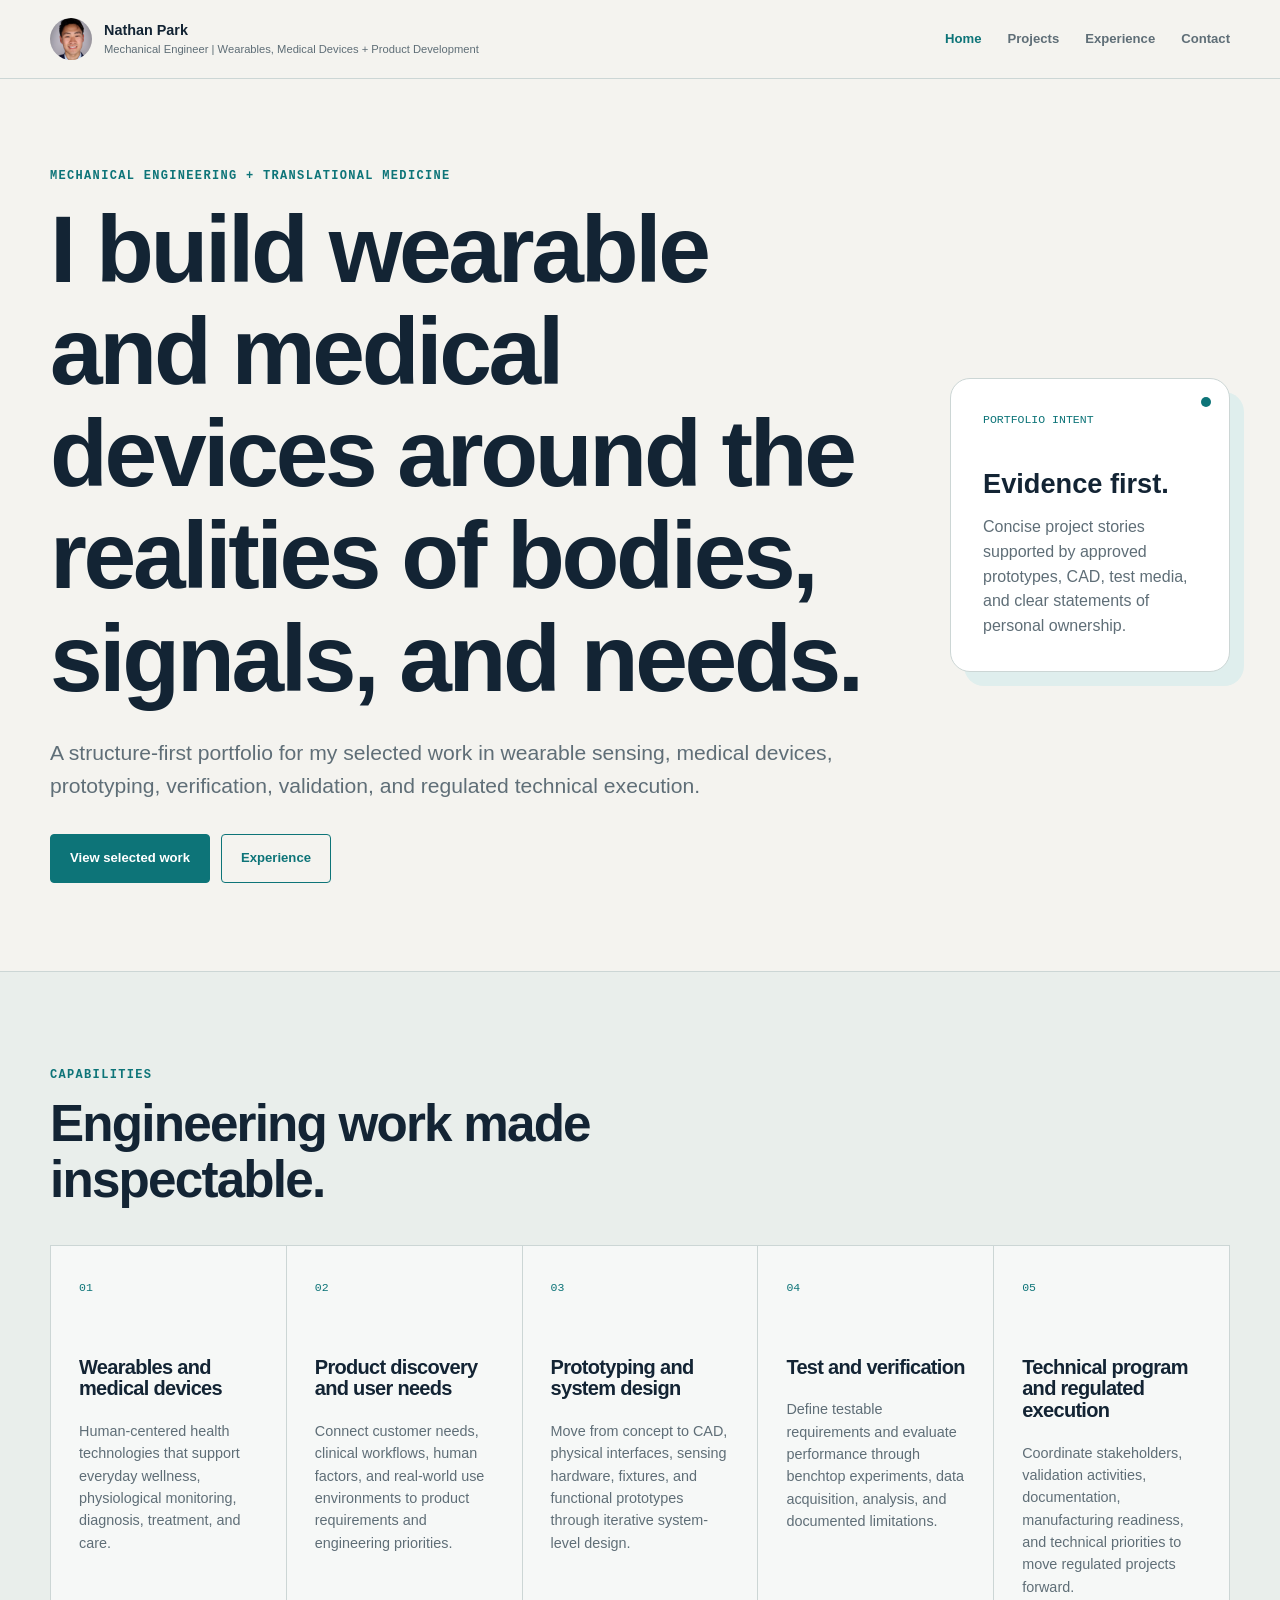
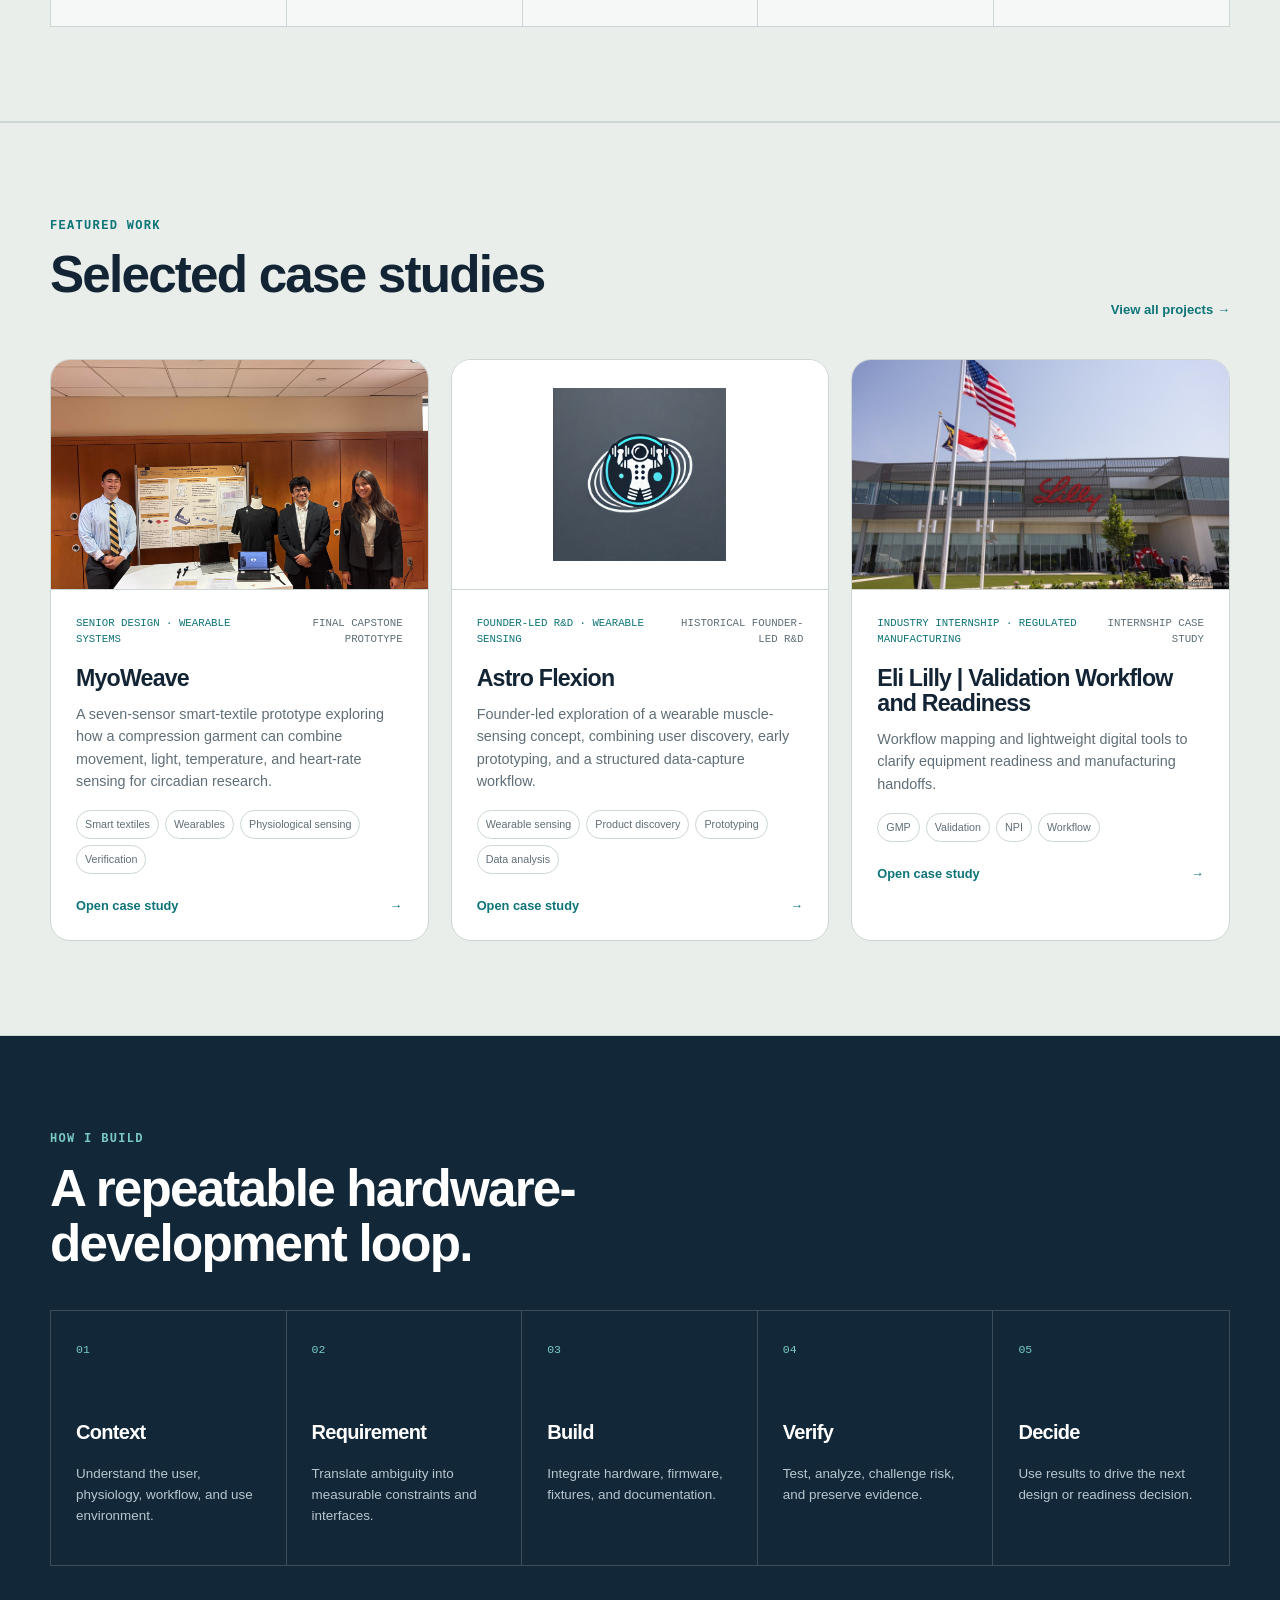
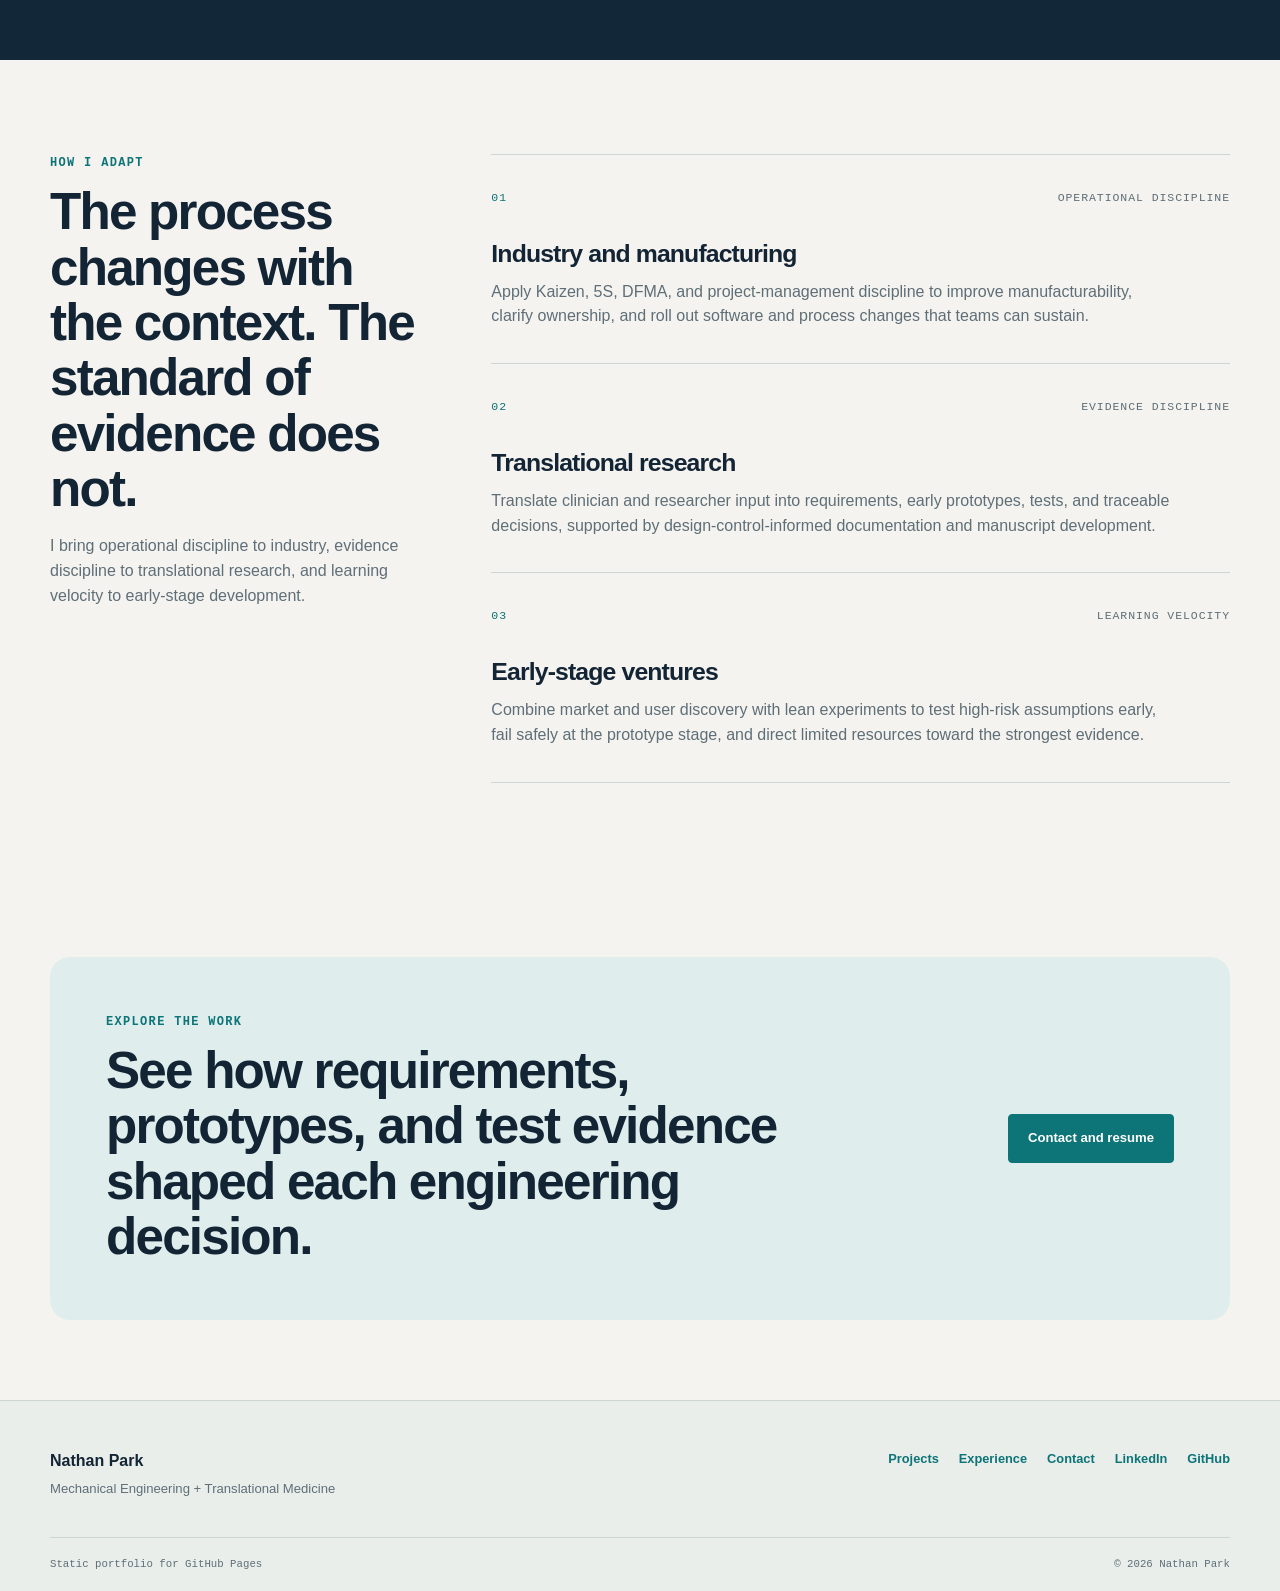
==== commit b5c148d8: "Tint homepage featured projects section" ====
--- a/index.html
+++ b/index.html
@@ -26,9 +26,11 @@
       </div>
     </section>
 
-    <section class="shell section">
+    <section class="section section-featured-work">
+      <div class="shell">
       <div class="section-heading split"><div><p class="eyebrow">Featured work</p><h2>Selected case studies</h2></div><a class="text-link" href="projects.html">View all projects →</a></div>
-      <div class="project-grid" data-featured-projects></div>
+        <div class="project-grid" data-featured-projects></div>
+      </div>
     </section>
 
     <section class="section dark-section">
--- a/assets/css/styles.css
+++ b/assets/css/styles.css
@@ -26,13 +26,14 @@
 .shell { width: min(var(--shell), calc(100% - 44px)); margin-inline: auto; }
 .section { padding-block: 94px; }
 .section-tinted { background: #e9eeeb; border-block: 1px solid var(--line); }
+.section-featured-work { background: #e9eeeb; border-block: 1px solid var(--line); }
 .eyebrow { margin-bottom: 12px; color: var(--teal); font-family: Consolas, "Courier New", monospace; font-size: .75rem; font-weight: 700; letter-spacing: .11em; text-transform: uppercase; }
 .lede { max-width: 790px; color: var(--muted); font-size: clamp(1.08rem, 2vw, 1.32rem); }
 
 .site-header { position: relative; z-index: 20; border-bottom: 1px solid var(--line); background: rgba(244,243,239,.96); }
 .nav-shell { min-height: 78px; display: flex; align-items: center; justify-content: space-between; gap: 28px; }
 .brand { display: flex; align-items: center; gap: 12px; text-decoration: none; }
-.brand-mark { width: 42px; height: 42px; display: grid; place-items: center; border-radius: 50%; background: var(--dark); color: white; font-family: Consolas, monospace; font-size: .75rem; }
+.brand-mark { width: 42px; height: 42px; display: block; flex: 0 0 42px; border-radius: 50%; object-fit: cover; }
 .brand > span:last-child { display: grid; }
 .brand strong { font-size: .9rem; }
 .brand small { color: var(--muted); font-size: .7rem; }
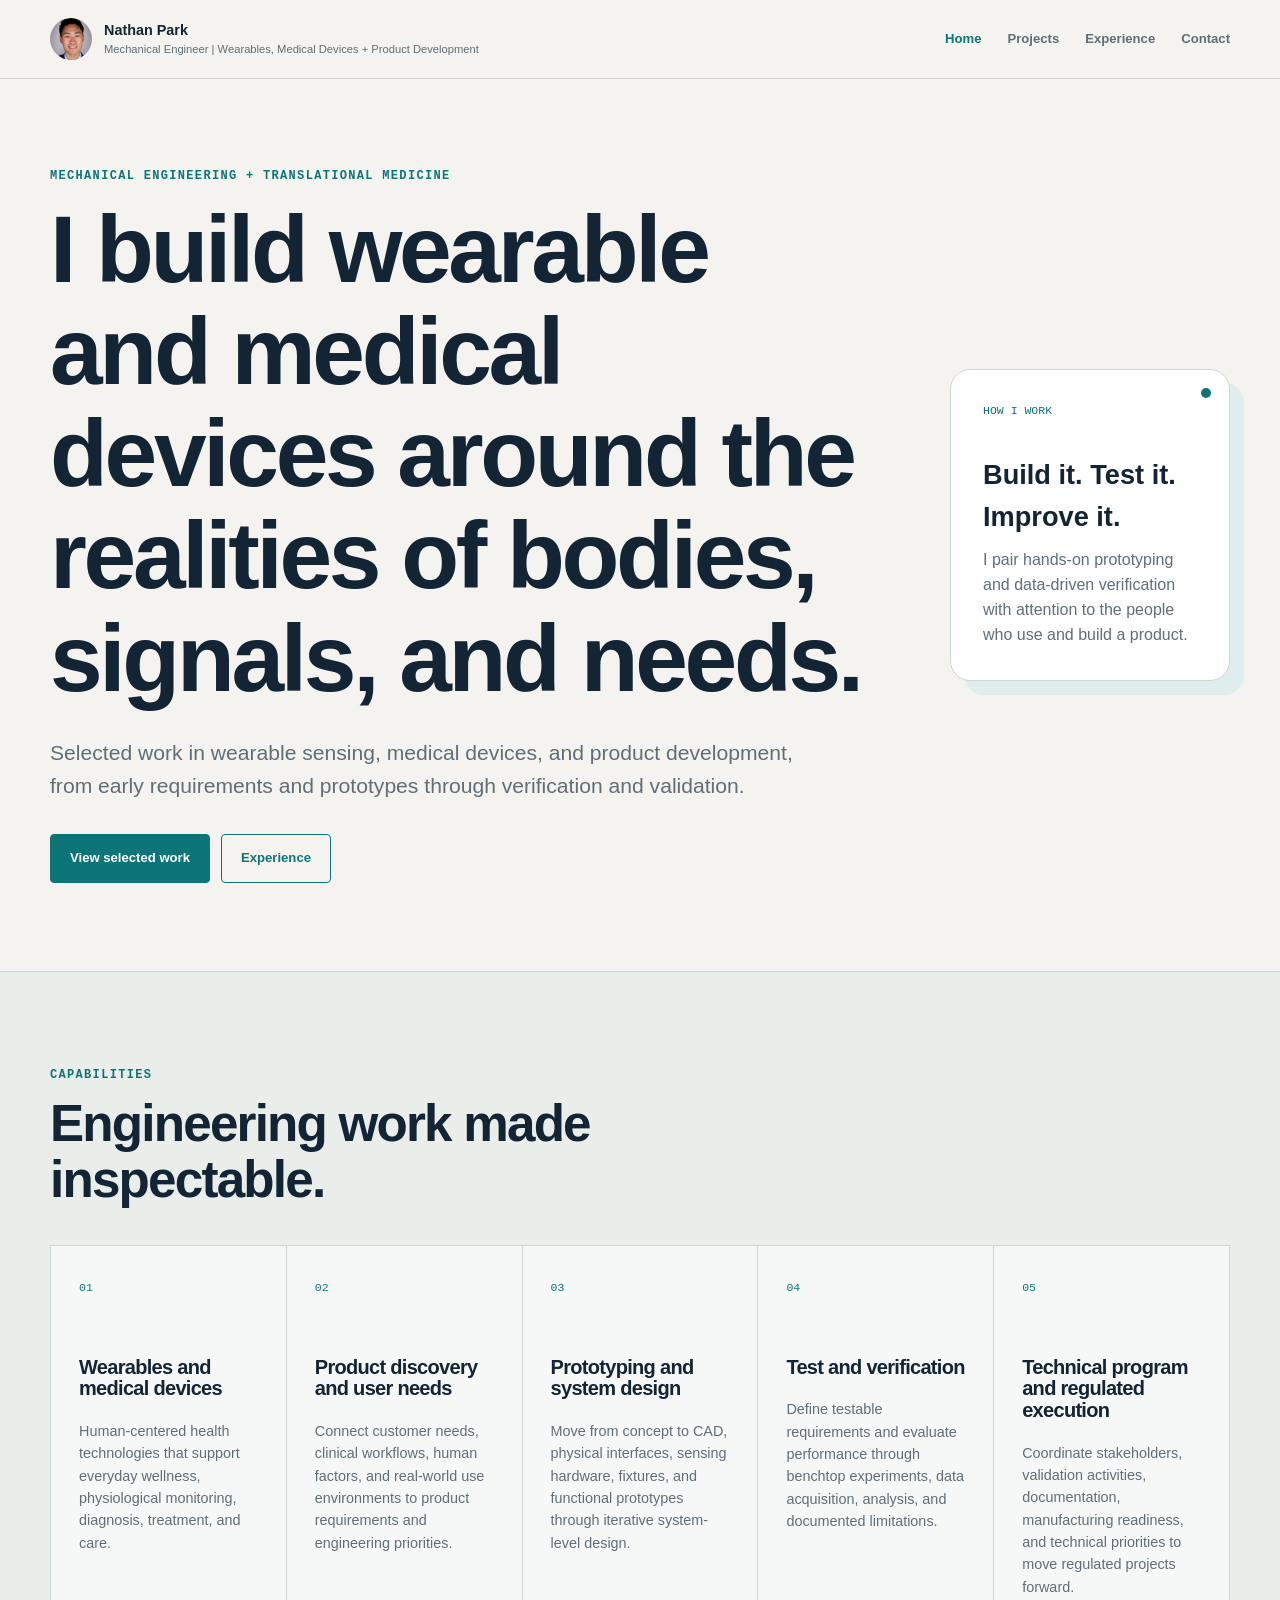
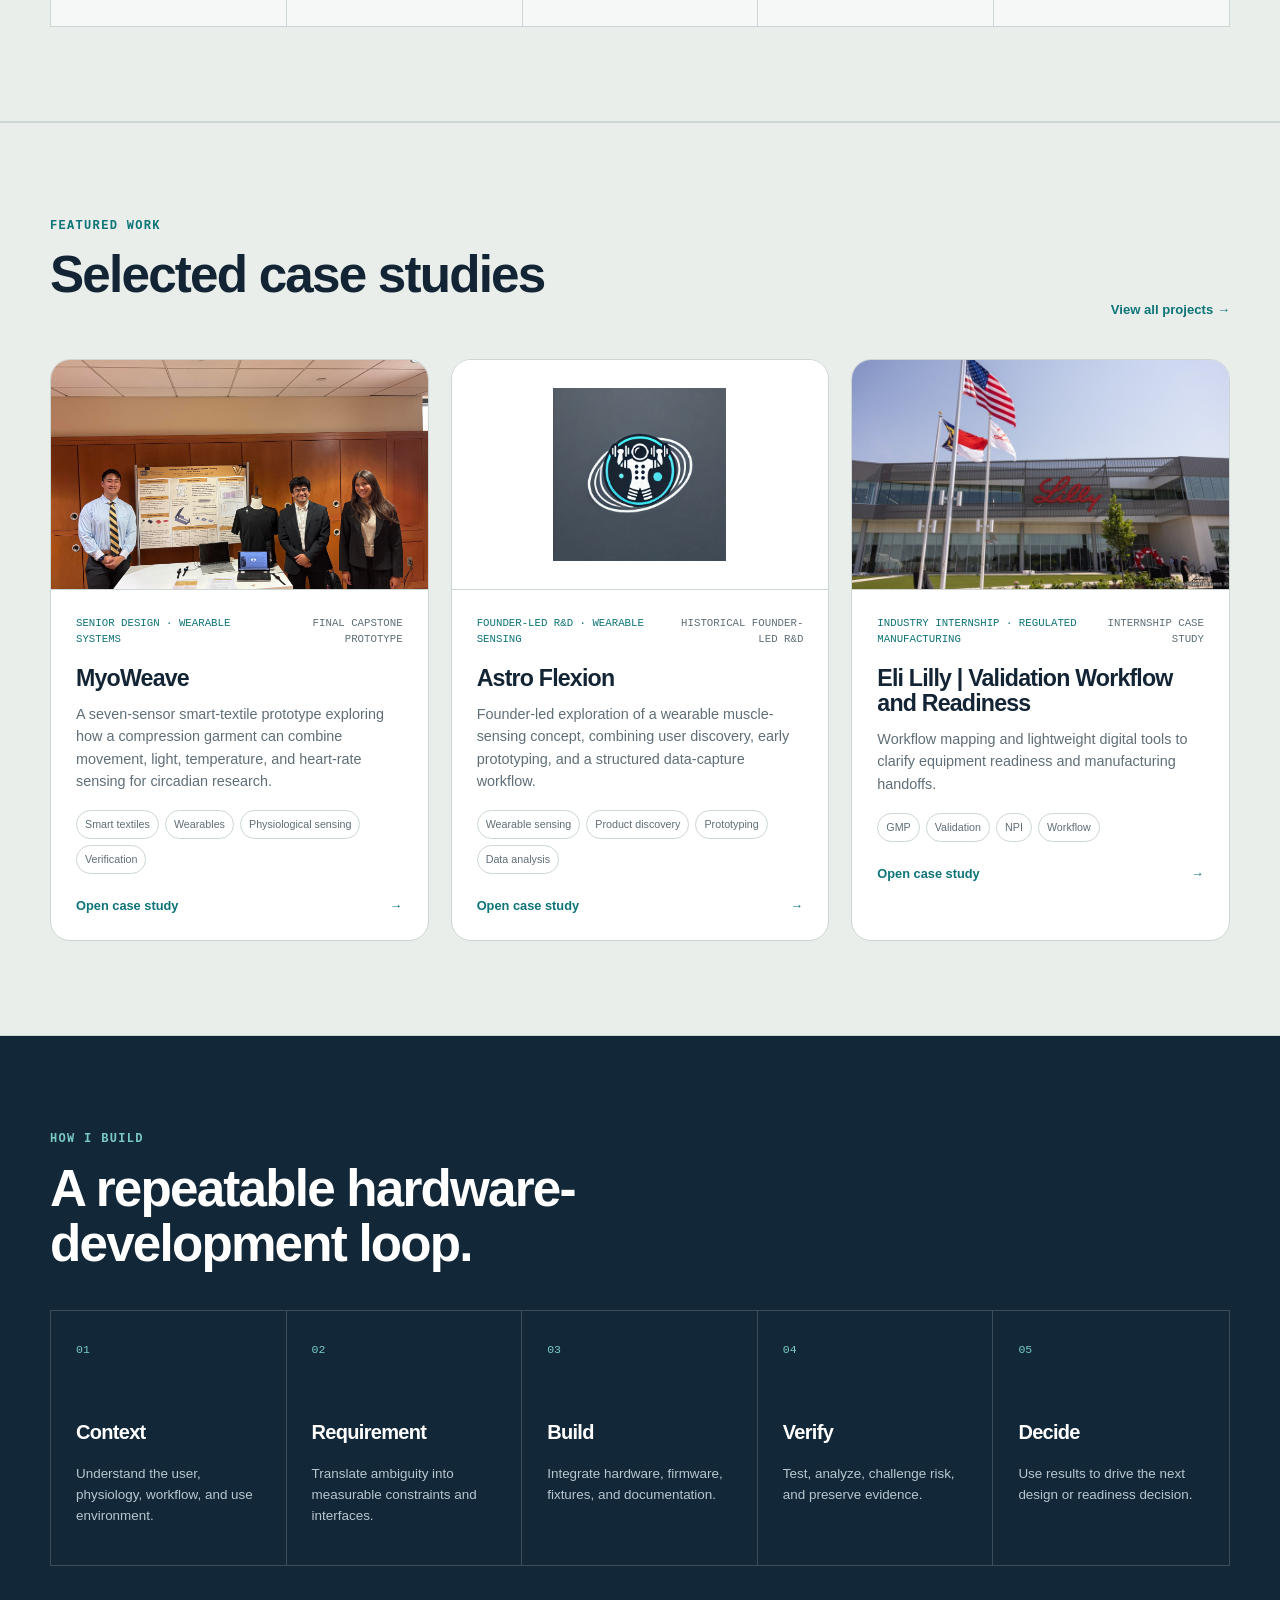
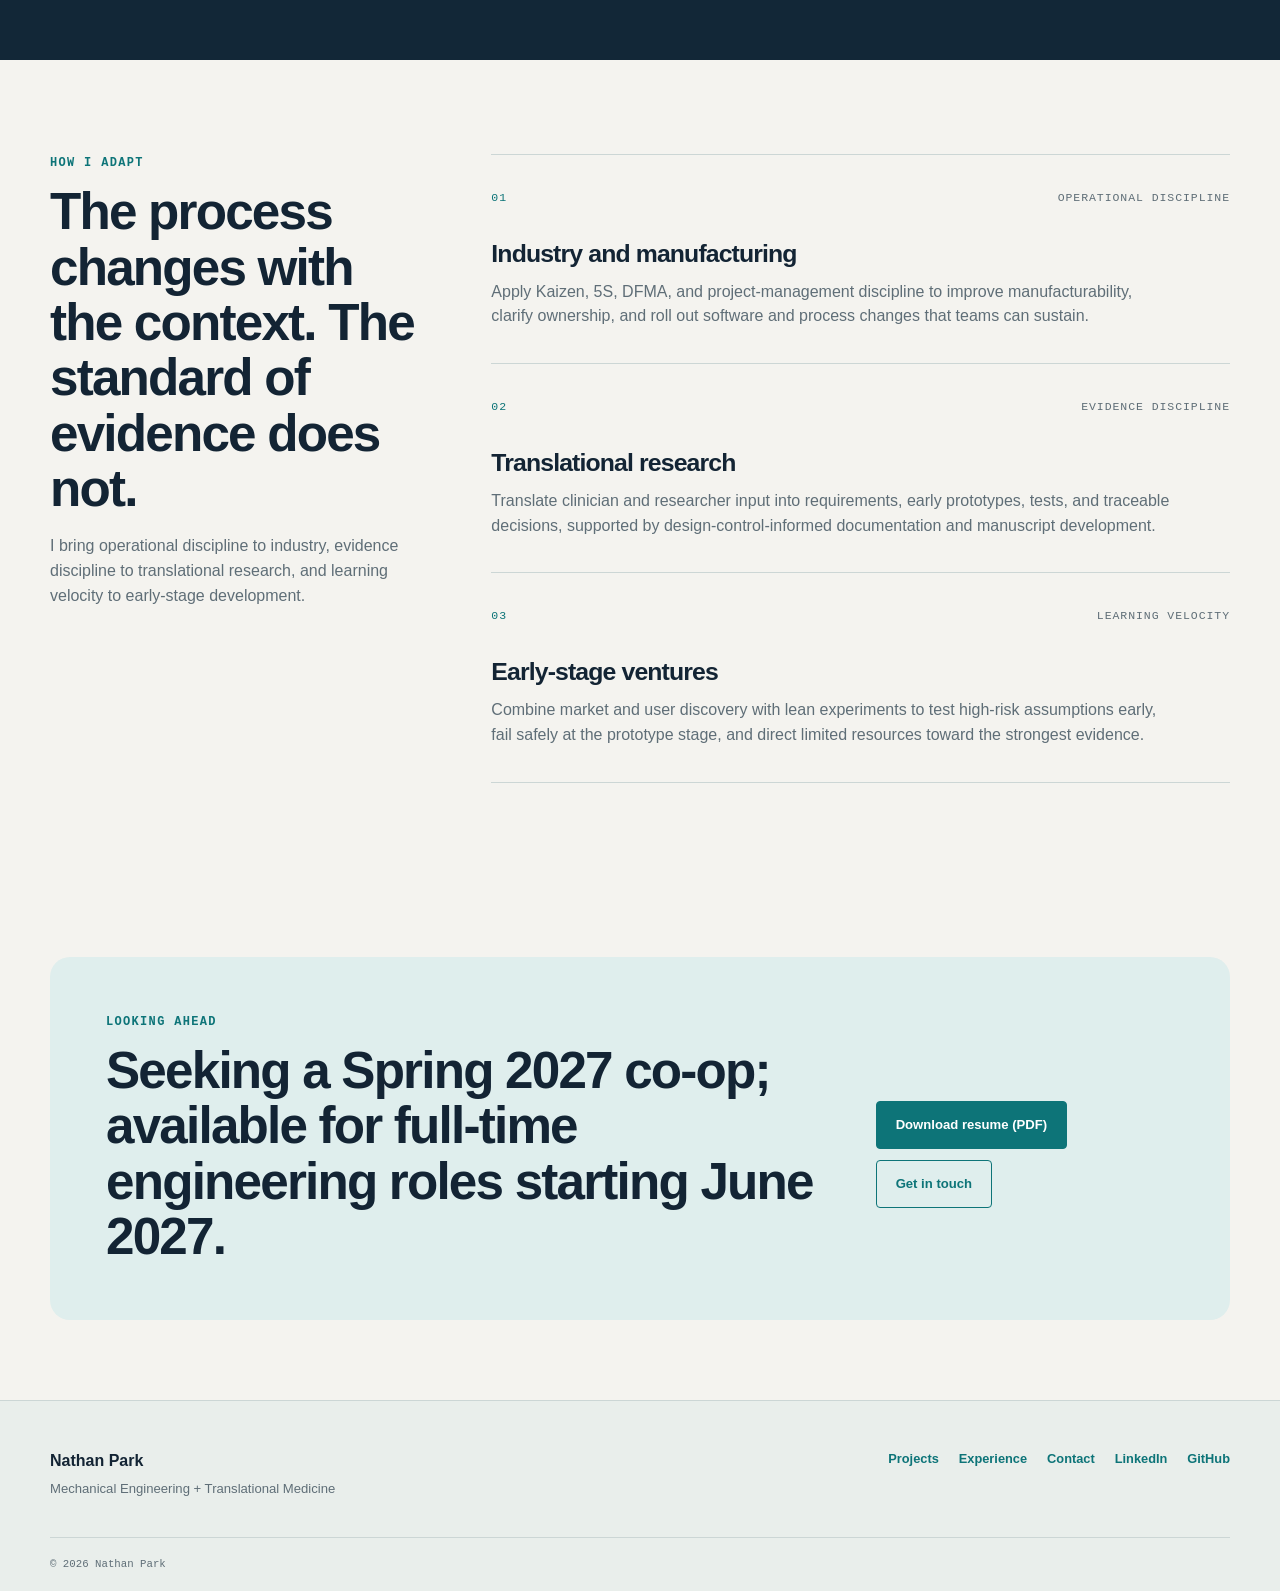
==== commit 191587ab: "Polish portfolio copy and add home resume CTA" ====
--- a/index.html
+++ b/index.html
@@ -3,7 +3,7 @@
 <head>
   <meta charset="utf-8">
   <meta name="viewport" content="width=device-width, initial-scale=1">
-  <meta name="description" content="Nathan Park mechanical engineering portfolio structure for wearable and medical hardware work.">
+  <meta name="description" content="Nathan Park's engineering portfolio featuring wearable sensing, medical devices, prototyping, and validation.">
   <title>Nathan Park | Mechanical Engineering Portfolio</title>
   <link rel="stylesheet" href="assets/css/styles.css">
 </head>
@@ -13,9 +13,9 @@
     <section class="shell hero">
       <div data-home-intro></div>
       <aside class="hero-note">
-        <span>Portfolio intent</span>
-        <strong>Evidence first.</strong>
-        <p>Concise project stories supported by approved prototypes, CAD, test media, and clear statements of personal ownership.</p>
+        <span>How I work</span>
+        <strong>Build it. Test it. Improve it.</strong>
+        <p>I pair hands-on prototyping and data-driven verification with attention to the people who use and build a product.</p>
       </aside>
     </section>
 
@@ -50,8 +50,11 @@
     </section>
 
     <section class="shell closing-cta">
-      <div><p class="eyebrow">Explore the work</p><h2>See how requirements, prototypes, and test evidence shaped each engineering decision.</h2></div>
-      <a class="button primary" href="contact.html">Contact and resume</a>
+      <div><p class="eyebrow">Looking ahead</p><h2>Seeking a Spring 2027 co-op; available for full-time engineering roles starting June 2027.</h2></div>
+      <div class="button-row">
+        <a class="button primary" href="assets/resume/nathan-park-resume-fall-2026.pdf" download>Download resume (PDF)</a>
+        <a class="button secondary" href="contact.html">Get in touch</a>
+      </div>
     </section>
   </main>
   <footer class="site-footer" data-site-footer></footer>
